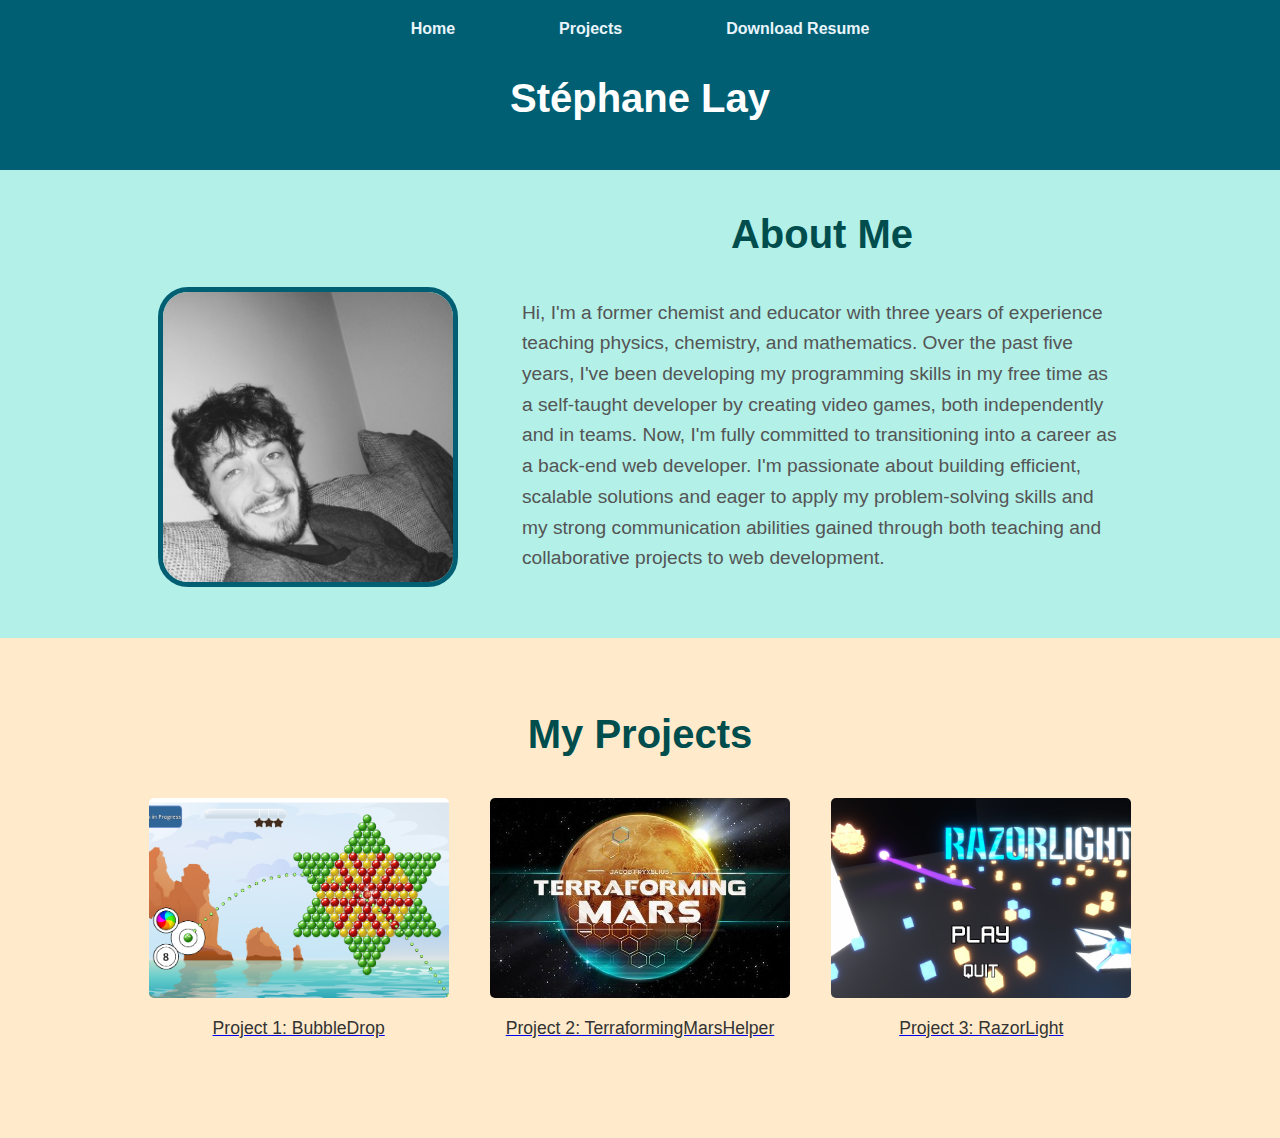
==== index.html @ 698e384a "Add files via upload" ====
<!DOCTYPE html>
<html lang="en">
<head>
    <meta charset="UTF-8">
    <meta name="viewport" content="width=device-width, initial-scale=1.0">
    <title>Stéphane Lay</title>
    <link rel="stylesheet" href="css/styles.css">
</head>
<body>
    <!-- Navigation Bar -->
    <header>
        <nav>
            <ul>
                <li><a href="index.html">Home</a></li>
                <li><a href="#projects">Projects</a></li>
                <li><a href="resume.pdf" download>Download Resume</a></li>
            </ul>
        </nav>
        <h1>Stéphane Lay</h1>
    </header>

    <!-- About Section -->
    <section id="about" class="section">
        <img src="images/photo.jpg" alt="My Photo" class="profile-photo"> 
        <div class="about-text">
            <h2>About Me</h2>
            <p>Hi, I'm a former chemist and educator with three years of experience teaching physics, chemistry, and mathematics. 
                Over the past five years, I've been developing my programming skills in my free time as a self-taught developer by creating video games, both independently and in teams. 
                Now, I'm fully committed to transitioning into a career as a back-end web developer. I'm passionate about building efficient, scalable solutions and eager to apply my problem-solving skills and my strong communication abilities gained through both teaching and collaborative projects to web development.</p>
        </div>
    </section>

    <!-- Projects Section -->
    <section id="projects" class="section">
        <h2>My Projects</h2>
        <div class="project-list">
            <div class="project">
                <a href="projects/project1.html">
                    <img src="images/bubble1.png" alt="Project 1">
                    <p>Project 1: BubbleDrop</p>
                </a>
            </div>
            <div class="project">
                <a href="projects/project2.html">
                    <img src="images/terraforinglogo.JPG" alt="Project 2">
                    <p>Project 2: TerraformingMarsHelper</p>
                </a>
            </div>
            <div class="project">
                <a href="projects/project3.html">
                    <img src="images/Razorlighttitle.png" alt="Project 3">
                    <p>Project 3: RazorLight</p>
                </a>
            </div>
        </div>
    </section>

    
</body>
</html>
---- css/styles.css ----
* {
    margin: 0;
    padding: 0;
    box-sizing: border-box;
}

body {
    font-family: 'Roboto', sans-serif;
    background-color: #e9f5fb; /* Softer background color */
    color: #333;
    line-height: 1.6;
}

header {
    background-color: #005f73; /* Dark teal for the header */
    color: white; /* Header text color */
    padding: 1rem 5%; /* Padding for the header */
    text-align: center; /* Center text in the header */
}

nav ul {
    list-style: none; /* Remove default list styling */
    padding: 0; /* Remove default padding */
    display: flex; /* Flex layout for navigation items */
    justify-content: center; /* Center navigation items */
    gap: 2rem; /* Space between navigation items */
    margin-bottom: 1rem; /* Space below the navigation */
}

header h1 {
    font-size: 2.5rem; /* Font size for the heading */
    margin-top: 1.5rem; /* Added margin above the heading */
    margin-bottom: 1.5rem; /* Space below the heading */
}

nav ul li {
    display: inline-block;
    margin: 0 20px;
}

nav ul li a {
    color: #e9f5fb; /* Light background for links */
    text-decoration: none;
    font-weight: bold;
    padding: 0.5rem 1rem;
    border-radius: 5px;
    transition: background-color 0.3s;
}

nav ul li a:hover {
    background-color: #94d2bd; /* Soft green on hover */
}

.section {
    padding: 4rem 10%;
    text-align: center;
}

#about {
    background-color: #b2f0e8; /* Soft pastel green for about section */
    margin-bottom: 0; /* Space below the section */
    padding: 2rem 5%; /* Padding for spacing */
    display: flex; /* Flex layout for side-by-side arrangement */
    align-items: flex-start; /* Align items to the start */
    justify-content: center; /* Center items horizontally */
    gap: 4rem; /* Increased space between the image and text */
}

.profile-photo {
    border-radius: 10%; /* Slightly rounded corners */
    width: 300px; /* Increased width for more impact */
    height: 300px; /* Increased height for more impact */
    border: 5px solid #005f73; /* Border around the photo */
    object-fit: cover; /* Ensures the image covers the space */
    margin-top: 85px; /* Add margin to move the photo down */
}

.about-text {
    max-width: 600px; /* Max width for the text */
    text-align: left; /* Left-align text for readability */
}

.about-text h2 {
    font-size: 2.2rem; /* Slightly larger heading */
    margin-bottom: 0.5rem; /* Space below the heading */
    color: #004d4d; /* Darker teal for heading */
    text-align: center; /* Center the heading */
}

.about-text p {
    font-size: 1rem; /* Font size for the paragraph */
    margin-bottom: 1rem; /* Space below the paragraph */
    color: #1f833d; /* Text color */
    line-height: 1.6; /* Line height for readability */
}

.section h2 {
    font-size: 2.5rem;
    margin-bottom: 2rem;
    color: #004d4d; /* Dark teal for section headings */
}

.section p {
    font-size: 1.2rem;
    margin-bottom: 2rem;
    color: #555;
    max-width: 800px;
    margin-left: auto;
    margin-right: auto;
}

.btn {
    display: inline-block;
    padding: 0.75rem 2rem;
    background-color: #005f73; /* Button color */
    color: white;
    text-decoration: none;
    border-radius: 5px;
    font-weight: bold;
    transition: background-color 0.3s;
}

.btn:hover {
    background-color: #003d3d; /* Darker button color on hover */
}

/* Project Page Structure */
#projects {
    background-color: #ffebcc; /* New light peach background for projects section */
    padding: 4rem 10%;
}

.project-page {
    text-align: center; /* Center the project page content */
}

.project-page h1 {
    font-size: 3rem; /* Large title for the project */
    margin-bottom: 2rem; /* Space below the title */
    color: #005f73; /* Main project title color */
}

#projects .project img {
    width: 300px; /* Set a fixed width */
    height: 200px; /* Set a fixed height */
    object-fit: cover; /* Ensure the image covers the box without stretching */
    border-radius: 5px; /* Optional: Rounded corners */
}

.project-list {
    display: flex; /* Flex layout for project items */
    justify-content: space-around; /* Space out project items evenly */
    margin-top: 2rem; /* Space above the project list */
}

.project {
    text-align: center; /* Center text under project images */
}

.project p {
    margin-top: 0.5rem; /* Space between image and text */
    font-size: 1.1rem; /* Font size for project descriptions */
    color: #333; /* Text color for project descriptions */
}

.project p:hover {
    text-decoration: underline; /* Underline text on hover */
}

/* Project Gallery Section */
/* Project Gallery Section */
.gallery-section {
    background-color: #b2f0e8; /* Couleur de fond identique à celle de la section About Me */
    padding: 4rem 10%; /* Padding pour l'espacement */
}

.gallery {
    display: flex; /* Flexbox pour disposer les images sur la même ligne */
    justify-content: space-around; /* Espacement égal entre les images */
    align-items: center; /* Centrage vertical des éléments */
    flex-wrap: wrap; /* Permet de gérer les images qui débordent en bas */
}

.gallery figure {
    flex: 1; /* Chaque image prend une part égale de l'espace */
    margin: 1rem; /* Marges pour espacer les images */
    text-align: center; /* Centrer le texte sous les images */
}

.gallery img {
    width: 100%; /* L'image prend toute la largeur de son conteneur */
    height: auto; /* Hauteur automatique pour garder le ratio */
    max-width: 300px; /* Limite la largeur maximale pour les images */
    border-radius: 5px; /* Coins arrondis pour les images */
}

/* Légende */
figcaption {
    font-size: 1rem; /* Taille de police pour les légendes */
    color: #004d4d; /* Couleur du texte des légendes identique à celle des titres */
    margin-top: 0.5rem; /* Espace au-dessus des légendes */
}

/* Project Overview Section */
#project-details {
    background-color: #ffebcc; /* Couleur de fond identique à celle de la section My Projects */
    padding: 4rem 10%; /* Padding pour l'espacement */
    color: #333; /* Couleur du texte */
    text-align: center; /* Centrer le texte */
}

#project-details h2 {
    color: #004d4d; /* Couleur du titre dans la section Project Overview */
    font-size: 2.5rem; /* Taille de police pour le titre */
    margin-bottom: 1rem; /* Espace en dessous du titre */
}

#project-details p {
    font-size: 1.2rem; /* Taille de police pour le texte */
    color: #555; /* Couleur du texte */
    max-width: 800px; /* Largeur maximale pour le texte */
    margin-left: auto; /* Centrer horizontalement */
    margin-right: auto; /* Centrer horizontalement */
}

#project-details ol {
    padding-left: 0; /* Remove indentation for the list */
    margin-top: 1rem; /* Space above the list */
    margin-bottom: 1rem; /* Space below the list */
    color: #8f133c; /* Match text color with the <p> element */
    font-size: 1rem; /* Font size to match the paragraph */
}

#project-details ol li {
    margin-bottom: 0.5rem; /* Space between list items */
    padding-left: -100px; /* Reduced space between number and text */
}

/* Responsive adjustments */
@media (max-width: 768px) {
    .project-list {
        flex-direction: column;
        align-items: center;
    }

    .project {
        flex: 1 1 100%;
        margin-bottom: 2rem;
    }

    nav ul {
        flex-direction: column; /* Stack navigation items */
    }

    nav ul li {
        margin: 0.5rem 0; /* Margin for vertical spacing */
    }

    #about {
        flex-direction: column; /* Stack image and text vertically on smaller screens */
    }

    .profile-photo {
        margin-bottom: 2rem; /* Space below the photo */
    }
}
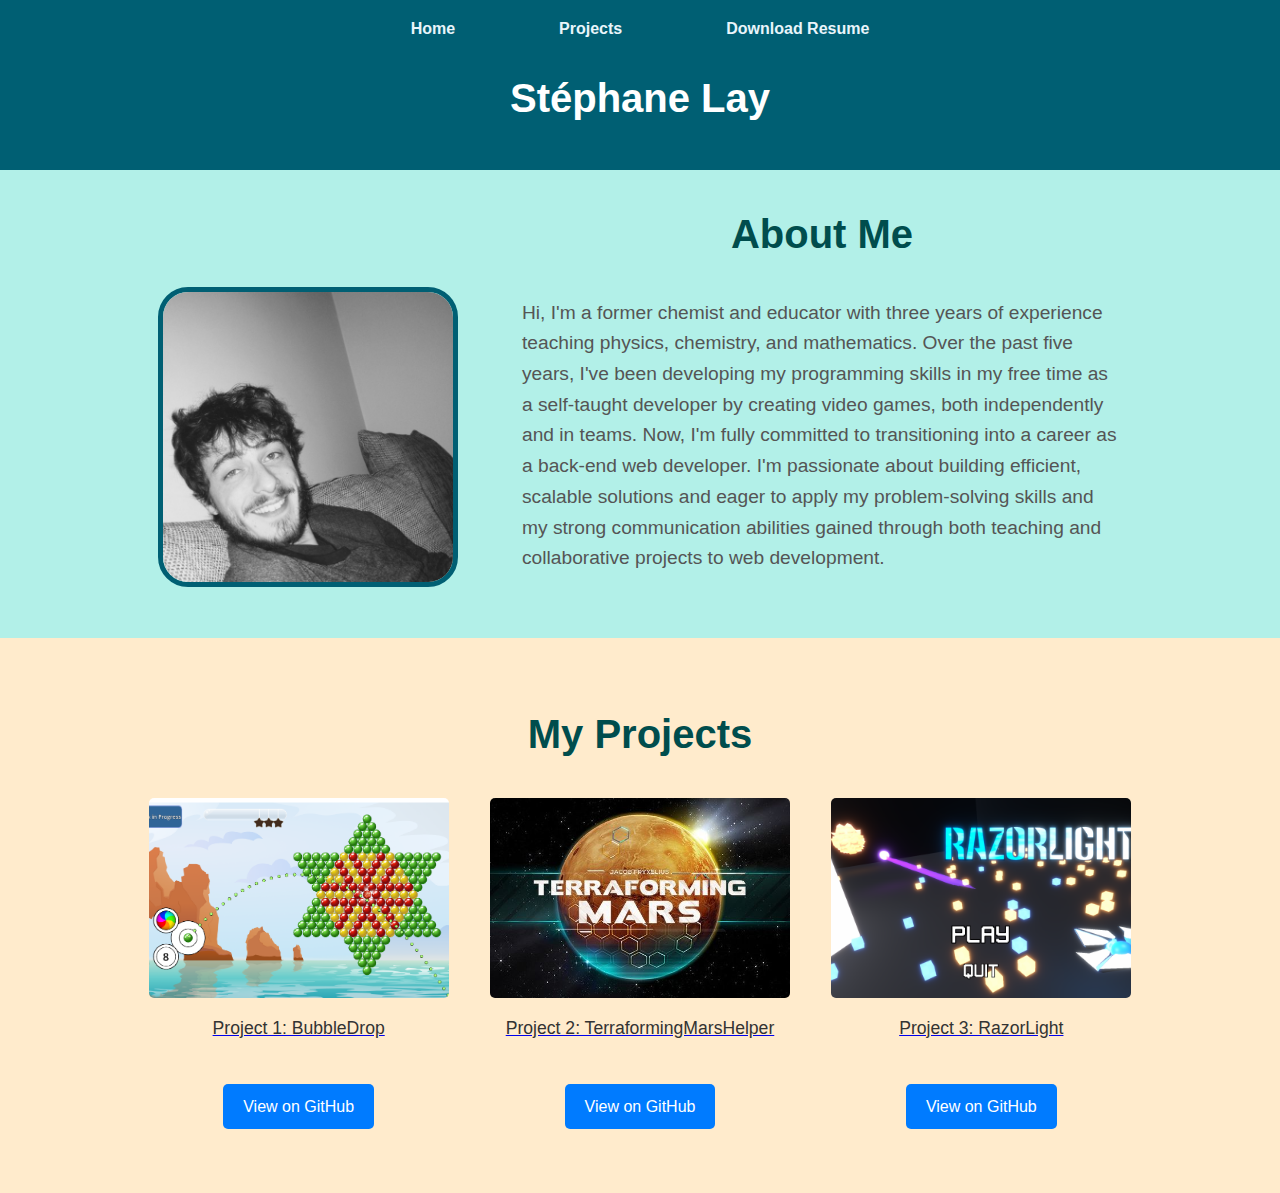
==== commit 8d86400e: "Add files via upload" ====
--- a/index.html
+++ b/index.html
@@ -38,18 +38,21 @@
                 <a href="projects/project1.html">
                     <img src="images/bubble1.png" alt="Project 1">
                     <p>Project 1: BubbleDrop</p>
+                    <a href="https://github.com/StephaneLay/BubbleDrop " target="_blank" class="project-button">View on GitHub</a>
                 </a>
             </div>
             <div class="project">
                 <a href="projects/project2.html">
                     <img src="images/terraforinglogo.JPG" alt="Project 2">
                     <p>Project 2: TerraformingMarsHelper</p>
+                    <a href="https://github.com/StephaneLay/TMhelper" target="_blank" class="project-button">View on GitHub</a>
                 </a>
             </div>
             <div class="project">
                 <a href="projects/project3.html">
                     <img src="images/Razorlighttitle.png" alt="Project 3">
                     <p>Project 3: RazorLight</p>
+                    <a href="https://github.com/StephaneLay/RazorLight" target="_blank" class="project-button">View on GitHub</a>
                 </a>
             </div>
         </div>
--- a/css/styles.css
+++ b/css/styles.css
@@ -167,6 +167,21 @@
     text-decoration: underline; /* Underline text on hover */
 }
 
+.project-button {
+    display: inline-block;
+    padding: 10px 20px;
+    margin-top: 10px;
+    background-color: #007BFF; /* Change this color as needed */
+    color: #fff; /* Button text color */
+    text-decoration: none;
+    border-radius: 5px; /* Rounded corners */
+    transition: background-color 0.3s;
+}
+
+.project-button:hover {
+    background-color: #0056b3; /* Darker shade on hover */
+}
+
 /* Project Gallery Section */
 /* Project Gallery Section */
 .gallery-section {
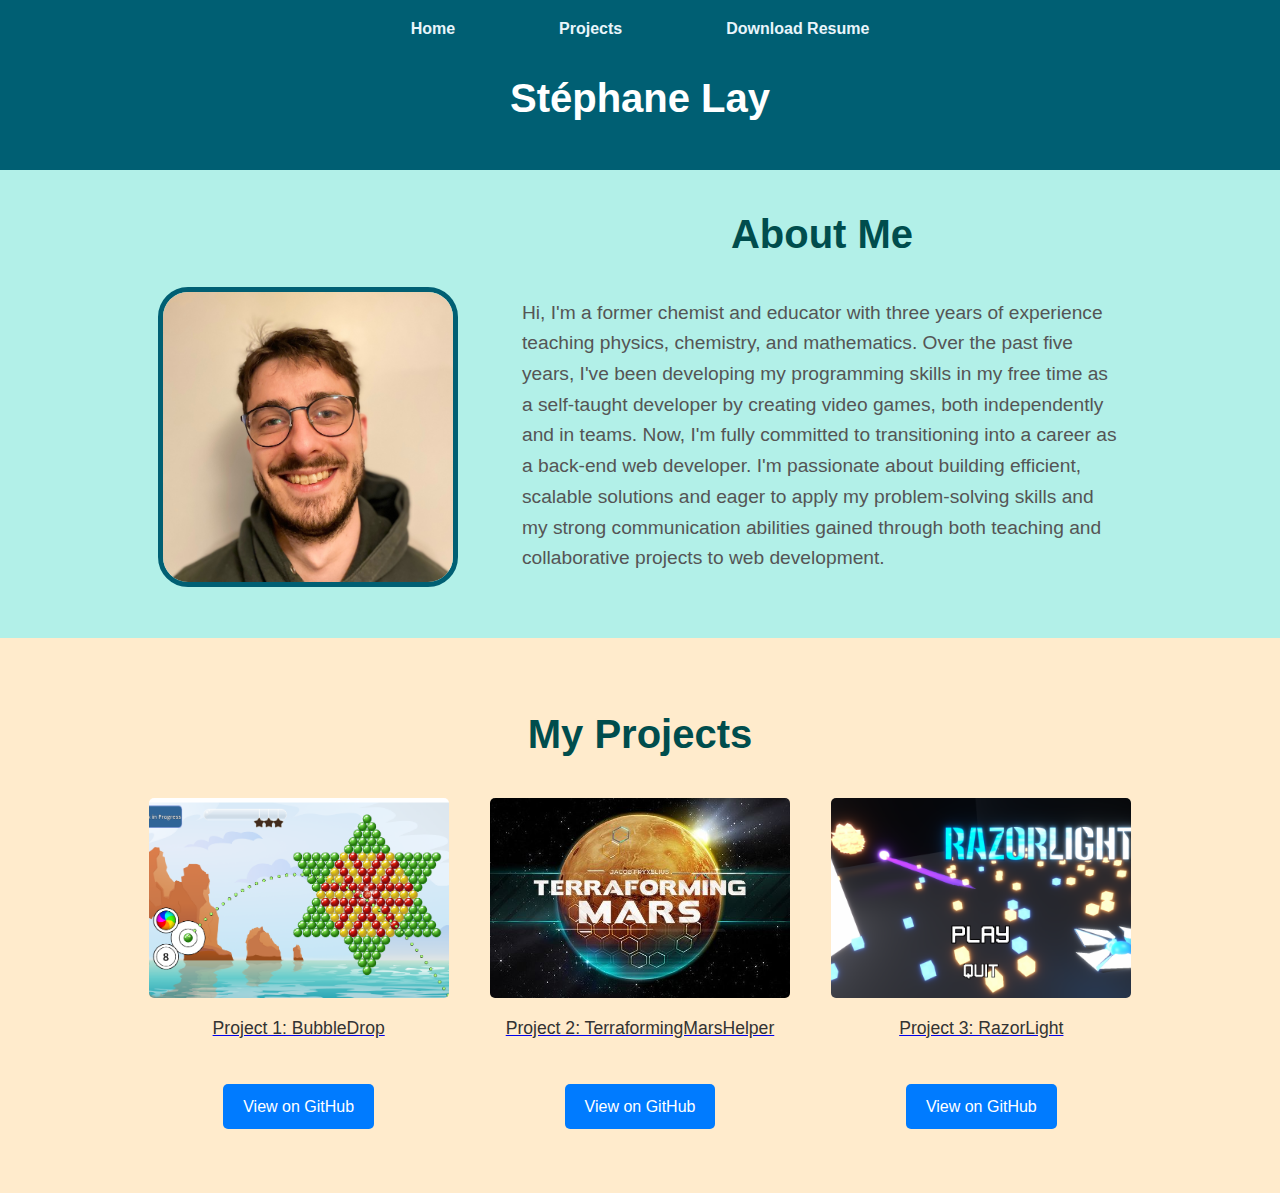
==== commit 5b66c2c7: "Add files via upload" ====
--- a/index.html
+++ b/index.html
@@ -13,7 +13,7 @@
             <ul>
                 <li><a href="index.html">Home</a></li>
                 <li><a href="#projects">Projects</a></li>
-                <li><a href="resume.pdf" download>Download Resume</a></li>
+                <li><a href="CV Stéphane Lay.pdf" download>Download Resume</a></li>
             </ul>
         </nav>
         <h1>Stéphane Lay</h1>
@@ -21,7 +21,7 @@
 
     <!-- About Section -->
     <section id="about" class="section">
-        <img src="images/photo.jpg" alt="My Photo" class="profile-photo"> 
+        <img src="images/thumbnail_image1.jpg" alt="My Photo" class="profile-photo"> 
         <div class="about-text">
             <h2>About Me</h2>
             <p>Hi, I'm a former chemist and educator with three years of experience teaching physics, chemistry, and mathematics. 
